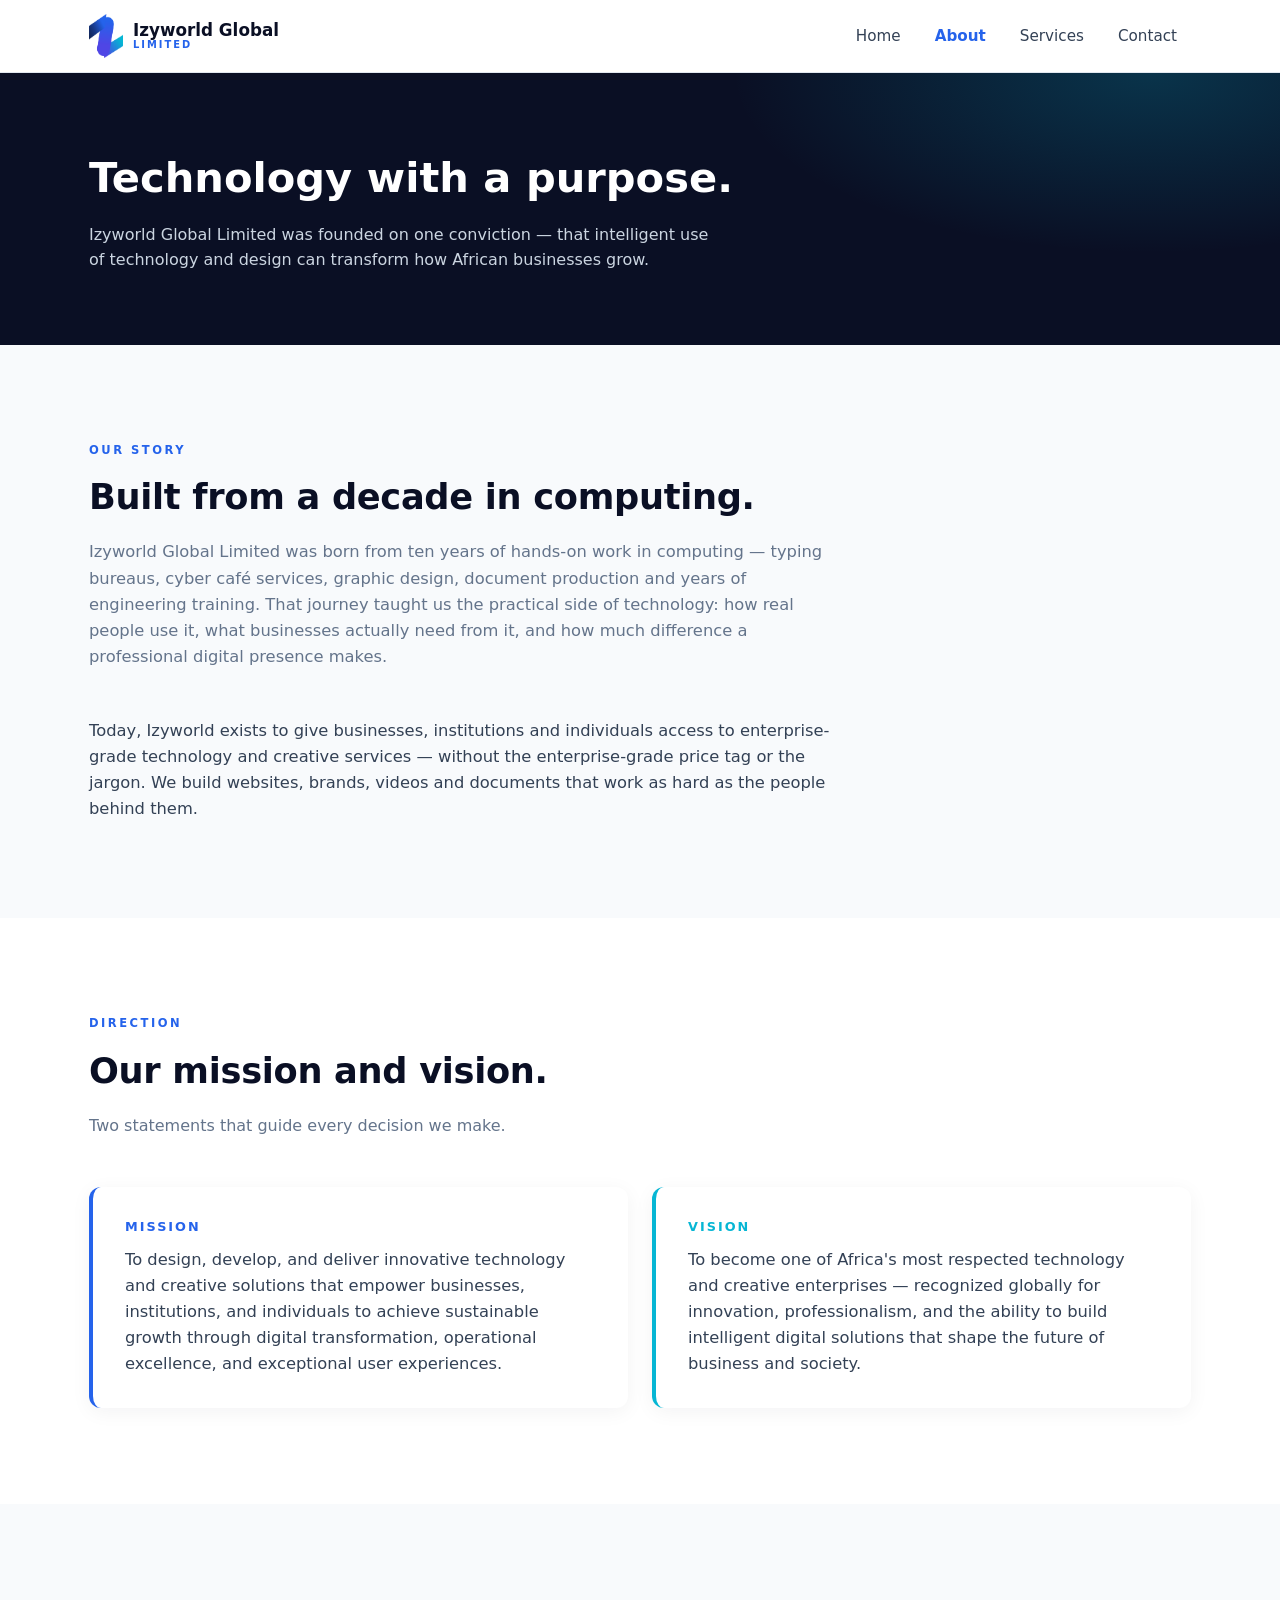
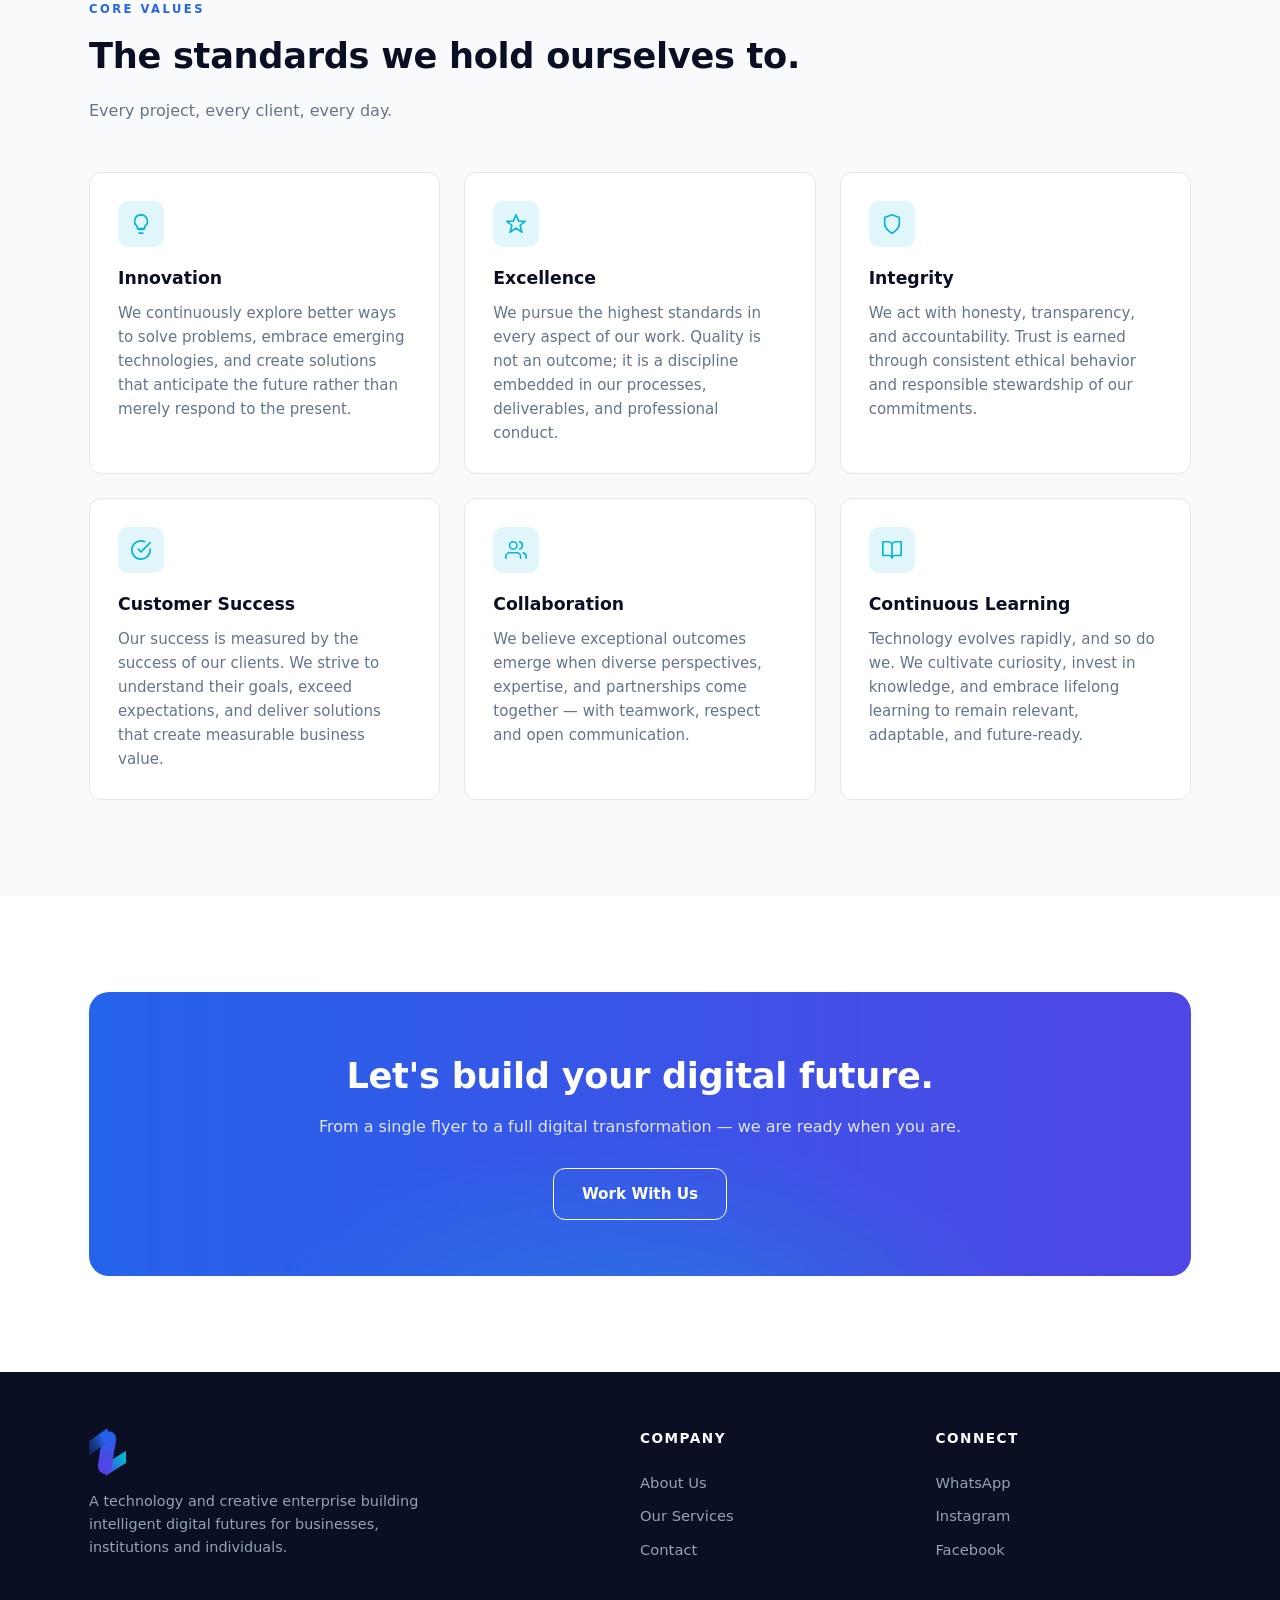
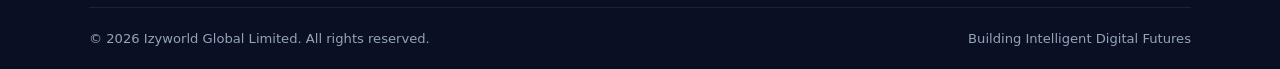
==== about.html @ 1196cd05 "Initial release: Izyworld Global Limited corporate website - 4 pages: home, about, services, contact" ====
<!DOCTYPE html>
<!-- ============================================================
     IZYWORLD GLOBAL LIMITED — ABOUT PAGE
     Sections:
       1. Page banner   — small dark heading strip
       2. Company story — who we are and where we are going
       3. Mission & Vision — the two blocks that drive the company
       4. Values        — our six core values (full statements)
       5. CTA           — invite the visitor to work with us
     ============================================================ -->
<html lang="en">
<head>
  <meta charset="UTF-8">
  <meta name="viewport" content="width=device-width, initial-scale=1.0">
  <title>About Us — Izyworld Global Limited</title>
  <meta name="description" content="The story, mission, vision and values of Izyworld Global Limited — a technology and creative enterprise.">
  <link rel="icon" type="image/png" href="assets/favicon-32.png">
  <link rel="stylesheet" href="css/variables.css">
  <link rel="stylesheet" href="css/main.css">
</head>
<body>

  <!-- header — note: "About" is now the active link -->
  <header class="site-header">
    <nav class="nav">
      <a href="index.html" class="brand">
        <img src="assets/izy-logo.png" alt="Izyworld Global Limited logo">
        <span class="brand-name">Izyworld Global<span>Limited</span></span>
      </a>
      <ul class="nav-menu">
        <li><a href="index.html">Home</a></li>
        <li><a href="about.html" class="active">About</a></li>
        <li><a href="services.html">Services</a></li>
        <li><a href="contact.html">Contact</a></li>
      </ul>
      <button class="nav-toggle" aria-label="Open menu">
        <svg class="icon-open" viewBox="0 0 24 24" fill="none" stroke-width="2" stroke-linecap="round"><path stroke="currentColor" d="M4 7h16M4 12h16M4 17h16"/></svg>
        <svg class="icon-close" style="display:none" viewBox="0 0 24 24" fill="none" stroke-width="2" stroke-linecap="round"><path stroke="currentColor" d="M6 6l12 12M18 6L6 18"/></svg>
      </button>
    </nav>
  </header>

  <!-- 1. PAGE BANNER -->
  <section class="page-banner">
    <div class="container">
      <h1>Technology with a purpose.</h1>
      <p>Izyworld Global Limited was founded on one conviction — that intelligent use of technology and design can transform how African businesses grow.</p>
    </div>
  </section>

  <!-- 2. COMPANY STORY -->
  <section class="section">
    <div class="container">
      <span class="section-eyebrow reveal">Our Story</span>
      <h2 class="reveal">Built from a decade in computing.</h2>
      <p class="section-lead reveal" style="font-size:1.02rem; max-width:760px;">
        Izyworld Global Limited was born from ten years of hands-on work in computing — typing
        bureaus, cyber café services, graphic design, document production and years of
        engineering training. That journey taught us the practical side of technology: how real
        people use it, what businesses actually need from it, and how much difference a
        professional digital presence makes.
      </p>
      <p class="reveal" style="font-size:1.02rem; max-width:760px;">
        Today, Izyworld exists to give businesses, institutions and individuals access to
        enterprise-grade technology and creative services — without the enterprise-grade price
        tag or the jargon. We build websites, brands, videos and documents that work as hard
        as the people behind them.
      </p>
    </div>
  </section>

  <!-- 3. MISSION & VISION -->
  <section class="section alt">
    <div class="container">
      <span class="section-eyebrow reveal">Direction</span>
      <h2 class="reveal">Our mission and vision.</h2>
      <p class="section-lead reveal">Two statements that guide every decision we make.</p>

      <div class="card-grid" style="grid-template-columns: repeat(auto-fit, minmax(340px, 1fr));">
        <div class="mv-block reveal">
          <h3>Mission</h3>
          <p>To design, develop, and deliver innovative technology and creative solutions that
          empower businesses, institutions, and individuals to achieve sustainable growth
          through digital transformation, operational excellence, and exceptional user experiences.</p>
        </div>
        <div class="mv-block reveal" style="border-left-color: var(--izy-accent);">
          <h3 style="color: var(--izy-accent);">Vision</h3>
          <p>To become one of Africa's most respected technology and creative enterprises —
          recognized globally for innovation, professionalism, and the ability to build
          intelligent digital solutions that shape the future of business and society.</p>
        </div>
      </div>
    </div>
  </section>

  <!-- 4. VALUES -->
  <section class="section">
    <div class="container">
      <span class="section-eyebrow reveal">Core Values</span>
      <h2 class="reveal">The standards we hold ourselves to.</h2>
      <p class="section-lead reveal">Every project, every client, every day.</p>

      <div class="card-grid">
        <div class="card value-card reveal">
          <div class="card-icon"><svg viewBox="0 0 24 24" fill="none" stroke="currentColor" stroke-width="1.8" stroke-linecap="round" stroke-linejoin="round"><path d="M9 18h6M10 22h4M12 2a7 7 0 0 0-4 12.7V17h8v-2.3A7 7 0 0 0 12 2z"/></svg></div>
          <h3>Innovation</h3>
          <p>We continuously explore better ways to solve problems, embrace emerging technologies, and create solutions that anticipate the future rather than merely respond to the present.</p>
        </div>
        <div class="card value-card reveal">
          <div class="card-icon"><svg viewBox="0 0 24 24" fill="none" stroke="currentColor" stroke-width="1.8" stroke-linecap="round" stroke-linejoin="round"><path d="M12 2l3 7h7l-5.5 4.5L18.5 21 12 16.5 5.5 21l2-7.5L2 9h7z"/></svg></div>
          <h3>Excellence</h3>
          <p>We pursue the highest standards in every aspect of our work. Quality is not an outcome; it is a discipline embedded in our processes, deliverables, and professional conduct.</p>
        </div>
        <div class="card value-card reveal">
          <div class="card-icon"><svg viewBox="0 0 24 24" fill="none" stroke="currentColor" stroke-width="1.8" stroke-linecap="round" stroke-linejoin="round"><path d="M12 22s8-4 8-10V5l-8-3-8 3v7c0 6 8 10 8 10z"/></svg></div>
          <h3>Integrity</h3>
          <p>We act with honesty, transparency, and accountability. Trust is earned through consistent ethical behavior and responsible stewardship of our commitments.</p>
        </div>
        <div class="card value-card reveal">
          <div class="card-icon"><svg viewBox="0 0 24 24" fill="none" stroke="currentColor" stroke-width="1.8" stroke-linecap="round" stroke-linejoin="round"><path d="M22 11.08V12a10 10 0 1 1-5.9-9.1"/><path d="M22 4L12 14.01l-3-3"/></svg></div>
          <h3>Customer Success</h3>
          <p>Our success is measured by the success of our clients. We strive to understand their goals, exceed expectations, and deliver solutions that create measurable business value.</p>
        </div>
        <div class="card value-card reveal">
          <div class="card-icon"><svg viewBox="0 0 24 24" fill="none" stroke="currentColor" stroke-width="1.8" stroke-linecap="round" stroke-linejoin="round"><path d="M17 21v-2a4 4 0 0 0-4-4H5a4 4 0 0 0-4 4v2"/><circle cx="9" cy="7" r="4"/><path d="M23 21v-2a4 4 0 0 0-3-3.87M16 3.13a4 4 0 0 1 0 7.75"/></svg></div>
          <h3>Collaboration</h3>
          <p>We believe exceptional outcomes emerge when diverse perspectives, expertise, and partnerships come together — with teamwork, respect and open communication.</p>
        </div>
        <div class="card value-card reveal">
          <div class="card-icon"><svg viewBox="0 0 24 24" fill="none" stroke="currentColor" stroke-width="1.8" stroke-linecap="round" stroke-linejoin="round"><path d="M2 3h6a4 4 0 0 1 4 4v14a3 3 0 0 0-3-3H2zM22 3h-6a4 4 0 0 0-4 4v14a3 3 0 0 1 3-3h7z"/></svg></div>
          <h3>Continuous Learning</h3>
          <p>Technology evolves rapidly, and so do we. We cultivate curiosity, invest in knowledge, and embrace lifelong learning to remain relevant, adaptable, and future-ready.</p>
        </div>
      </div>
    </div>
  </section>

  <!-- 5. CTA -->
  <section class="section alt">
    <div class="container">
      <div class="cta-band reveal">
        <h2>Let's build your digital future.</h2>
        <p>From a single flyer to a full digital transformation — we are ready when you are.</p>
        <a href="contact.html" class="btn btn-outline" style="border-color:#fff">Work With Us</a>
      </div>
    </div>
  </section>

  <footer class="site-footer footer">
    <div class="container">
      <div class="footer-grid">
        <div class="footer-brand">
          <img src="assets/izy-logo.png" alt="Izyworld Global Limited logo">
          <p>A technology and creative enterprise building intelligent digital futures for businesses, institutions and individuals.</p>
        </div>
        <div>
          <h4>Company</h4>
          <ul class="footer-links">
            <li><a href="about.html">About Us</a></li>
            <li><a href="services.html">Our Services</a></li>
            <li><a href="contact.html">Contact</a></li>
          </ul>
        </div>
        <div>
          <h4>Connect</h4>
          <ul class="footer-links">
            <li><a href="#">WhatsApp</a></li>
            <li><a href="#">Instagram</a></li>
            <li><a href="#">Facebook</a></li>
          </ul>
        </div>
      </div>
      <div class="footer-bottom">
        <span>© <span id="year">2026</span> Izyworld Global Limited. All rights reserved.</span>
        <span>Building Intelligent Digital Futures</span>
      </div>
    </div>
  </footer>

  <button id="backToTop" aria-label="Back to top">↑</button>
  <script src="js/main.js"></script>
</body>
</html>
---- css/variables.css ----
/* ============================================================
   IZYWORLD GLOBAL LIMITED — BRAND DESIGN TOKENS
   ------------------------------------------------------------
   This file holds ALL the brand colors of Izyworld in ONE place.
   When you want to change a color, change it HERE only —
   every other CSS file uses these variables, so the whole
   website updates automatically.

   Source of truth: IZYWORLD-CORPORATE-ASSETS/01_BRAND-IDENTITY/
                    Color Palette/izyrootcolor.css (Google Drive)
   ============================================================ */

:root {
  /* ---- CORE BRAND COLORS ---- */
  --izy-primary: #2563EB;    /* Izyworld Blue  — main buttons, links  */
  --izy-secondary: #4F46E5;  /* Izyworld Indigo — gradients, accents   */
  --izy-accent: #06B6D4;     /* Izyworld Cyan   — small highlights    */
  --izy-navy: #0A0F24;       /* Izyworld Navy   — dark sections       */
  --izy-slate: #334155;      /* Izyworld Slate  — body text on light  */
  --izy-surface: #F8FAFC;    /* Izyworld Surface — page background   */

  /* ---- DERIVED SHADES (light/dark versions of the core colors) ---- */
  --izy-primary-dark: #1D4ED8;   /* darker blue for button hover states */
  --izy-primary-soft: #DBEAFE;   /* very light blue for soft backgrounds */
  --izy-white: #FFFFFF;
  --izy-text-muted: #64748B;     /* light gray for secondary text */

  /* ---- LAYOUT MEASUREMENTS ---- */
  --radius: 12px;          /* how rounded the corners of cards are */
  --section-gap: 96px;     /* vertical space between page sections */
  --container: 1150px;     /* maximum width of the page content */
}
---- css/main.css ----
/* ============================================================
   IZYWORLD GLOBAL LIMITED — MAIN STYLESHEET
   ------------------------------------------------------------
   HOW THIS FILE IS ORGANIZED
   Read top to bottom — it follows the page from top (header)
   to bottom (footer):
     1. RESET        – removes default browser spacing
     2. BASE         – global text, colors, containers
     3. HEADER       – the top bar + navigation menu
     4. HERO         – the big first section on the home page
     5. BUTTONS      – reusable button styles
     6. SECTIONS     – headings + section spacing
     7. CARDS        – grids of cards (services, values)
     8. ABOUT PAGE   – mission/vision blocks, stats
     9. CONTACT PAGE – form + contact info
    10. FOOTER       – the bottom of every page
    11. UTILITIES   – small reusable helpers
    12. ANIMATIONS  – the "reveal on scroll" effect
    13. RESPONSIVE  – adjustments for phones and tablets

   Every color comes from variables.css — never type a raw
   color code here. That keeps the brand consistent.
   ============================================================ */

/* ---------- 1. RESET ---------- */
* {
  margin: 0;
  padding: 0;
  box-sizing: border-box; /* padding no longer widens boxes */
}

/* ---------- 2. BASE ---------- */
html {
  scroll-behavior: smooth; /* clicking links glides instead of jumping */
}

body {
  font-family: system-ui, -apple-system, "Segoe UI", Roboto, Arial, sans-serif;
  background: var(--izy-surface);
  color: var(--izy-slate);
  line-height: 1.6;
}

img {
  max-width: 100%; /* images never break out of their container */
  display: block;
}

/* .container centers all page content and caps its width */
.container {
  max-width: var(--container);
  margin: 0 auto;
  padding: 0 24px;
}

/* ---------- 3. HEADER ---------- */
.site-header {
  position: sticky;  /* the header stays visible when you scroll */
  top: 0;
  z-index: 100;
  background: var(--izy-white);
  border-bottom: 1px solid #E2E8F0;
  transition: box-shadow 0.3s ease;
}

/* this class is added by js/main.js when the page is scrolled */
.site-header.scrolled {
  box-shadow: 0 4px 20px rgba(10, 15, 36, 0.08);
}

.nav {
  display: flex;
  align-items: center;
  justify-content: space-between;
  gap: 24px;
  padding: 14px 24px;
  max-width: var(--container);
  margin: 0 auto;
}

.brand {
  display: flex;
  align-items: center;
  gap: 10px;
  text-decoration: none;
}

.brand img {
  height: 44px;
  width: auto;
}

.brand-name {
  font-weight: 700;
  font-size: 1.05rem;
  color: var(--izy-navy);
  line-height: 1.1;
}

.brand-name span {
  display: block;
  font-size: 0.62rem;
  font-weight: 600;
  letter-spacing: 2px;
  color: var(--izy-primary);
  text-transform: uppercase;
}

/* the desktop menu */
.nav-menu {
  display: flex;
  align-items: center;
  gap: 6px;
  list-style: none;
}

.nav-menu a {
  display: block;
  padding: 8px 14px;
  border-radius: 8px;
  text-decoration: none;
  color: var(--izy-slate);
  font-weight: 500;
  font-size: 0.95rem;
  transition: color 0.2s, background 0.2s;
}

.nav-menu a:hover {
  color: var(--izy-primary);
  background: var(--izy-primary-soft);
}

/* the menu link of the page you are currently on */
.nav-menu a.active {
  color: var(--izy-primary);
  font-weight: 600;
}

/* hamburger button — hidden on desktop, shown on phones (see part 13) */
.nav-toggle {
  display: none;
  background: none;
  border: none;
  cursor: pointer;
  padding: 8px;
}

.nav-toggle svg {
  width: 26px;
  height: 26px;
  stroke: var(--izy-navy);
}

/* ---------- 4. HERO ---------- */
.hero {
  background:
    radial-gradient(900px 400px at 85% -10%, rgba(6, 182, 212, 0.25), transparent 60%),
    radial-gradient(700px 500px at 10% 110%, rgba(79, 70, 229, 0.35), transparent 60%),
    var(--izy-navy);
  color: var(--izy-white);
  padding: 110px 0;
  overflow: hidden;
}

.hero-inner {
  max-width: 800px;
}

.hero-badge {
  display: inline-block;
  font-size: 0.75rem;
  font-weight: 600;
  letter-spacing: 2.5px;
  text-transform: uppercase;
  color: var(--izy-accent);
  border: 1px solid rgba(6, 182, 212, 0.4);
  border-radius: 999px;
  padding: 6px 16px;
  margin-bottom: 24px;
  background: rgba(6, 182, 212, 0.08);
}

.hero h1 {
  font-size: clamp(2.1rem, 5vw, 3.4rem); /* grows on bigger screens */
  line-height: 1.15;
  font-weight: 800;
  letter-spacing: -0.5px;
  margin-bottom: 20px;
}

.hero h1 em {
  font-style: normal;
  background: linear-gradient(90deg, var(--izy-primary), var(--izy-accent));
  -webkit-background-clip: text;
  background-clip: text;
  color: transparent;
}

.hero p {
  font-size: 1.12rem;
  color: #CBD5E1;
  max-width: 560px;
  margin-bottom: 36px;
}

.hero-actions {
  display: flex;
  flex-wrap: wrap;
  gap: 14px;
  align-items: center;
}

/* ---------- 5. BUTTONS ---------- */
.btn {
  display: inline-block;
  padding: 13px 28px;
  border-radius: var(--radius);
  font-weight: 600;
  font-size: 0.95rem;
  text-decoration: none;
  border: none;
  cursor: pointer;
  transition: transform 0.15s, background 0.2s, box-shadow 0.2s;
}

.btn-primary {
  background: linear-gradient(90deg, var(--izy-primary), var(--izy-secondary));
  color: var(--izy-white);
  box-shadow: 0 8px 24px rgba(37, 99, 235, 0.35);
}

.btn-primary:hover {
  transform: translateY(-2px);
  box-shadow: 0 12px 28px rgba(37, 99, 235, 0.45);
}

/* outline version — used inside dark sections */
.btn-outline {
  background: transparent;
  color: var(--izy-white);
  border: 1.5px solid rgba(255, 255, 255, 0.4);
}

.btn-outline:hover {
  border-color: var(--izy-accent);
  color: var(--izy-accent);
}

/* light outline version — used on light backgrounds */
.btn-light-outline {
  background: transparent;
  color: var(--izy-primary);
  border: 1.5px solid var(--izy-primary);
}

.btn-light-outline:hover {
  background: var(--izy-primary-soft);
}

/* ---------- 6. SECTIONS ---------- */
.section {
  padding: var(--section-gap) 0;
}

.section.alt {
  background: var(--izy-white); /* alternating strip for rhythm */
}

.section-eyebrow {
  display: block;
  font-size: 0.72rem;
  font-weight: 700;
  letter-spacing: 2.5px;
  text-transform: uppercase;
  color: var(--izy-primary);
  margin-bottom: 10px;
}

.section h2 {
  font-size: clamp(1.6rem, 3vw, 2.2rem);
  color: var(--izy-navy);
  letter-spacing: -0.3px;
  margin-bottom: 14px;
}

.section-lead {
  max-width: 640px;
  color: var(--izy-text-muted);
  margin-bottom: 48px;
}

/* ---------- 7. CARDS (services, values) ---------- */
.card-grid {
  display: grid;
  /* auto-fit = as many columns as fit; each card is at least 300px wide */
  grid-template-columns: repeat(auto-fit, minmax(300px, 1fr));
  gap: 24px;
}

.card {
  background: var(--izy-white);
  border: 1px solid #E2E8F0;
  border-radius: var(--radius);
  padding: 28px;
  transition: transform 0.2s, box-shadow 0.2s;
}

.section.alt .card {
  background: var(--izy-surface);
}

.card:hover {
  transform: translateY(-4px);
  box-shadow: 0 16px 40px rgba(10, 15, 36, 0.10);
}

.card-icon {
  width: 46px;
  height: 46px;
  border-radius: 10px;
  display: grid;
  place-items: center;
  background: var(--izy-primary-soft);
  color: var(--izy-primary);
  margin-bottom: 18px;
}

.card-icon svg {
  width: 22px;
  height: 22px;
}

.card h3 {
  color: var(--izy-navy);
  font-size: 1.08rem;
  margin-bottom: 8px;
}

.card p {
  font-size: 0.94rem;
  color: var(--izy-text-muted);
}

/* ---------- 8. ABOUT PAGE ---------- */
.mv-block {
  background: var(--izy-white);
  border-left: 4px solid var(--izy-primary);
  border-radius: var(--radius);
  padding: 30px 32px;
  box-shadow: 0 4px 20px rgba(10, 15, 36, 0.05);
}

.mv-block h3 {
  color: var(--izy-primary);
  font-size: 0.8rem;
  letter-spacing: 2px;
  text-transform: uppercase;
  margin-bottom: 10px;
}

.mv-block p {
  color: var(--izy-slate);
  font-size: 1.02rem;
}

.stats-strip {
  display: grid;
  grid-template-columns: repeat(auto-fit, minmax(180px, 1fr));
  gap: 20px;
}

.stat {
  text-align: center;
  padding: 28px 16px;
  border-radius: var(--radius);
  background: var(--izy-navy);
  color: var(--izy-white);
}

.stat-number {
  font-size: 2.2rem;
  font-weight: 800;
  color: var(--izy-accent);
  line-height: 1.2;
}

.stat-label {
  font-size: 0.85rem;
  color: #94A3B8;
}

/* page banner used on inner pages (smaller than the home hero) */
.page-banner {
  background:
    radial-gradient(700px 300px at 90% 0%, rgba(6, 182, 212, 0.22), transparent 60%),
    var(--izy-navy);
  color: var(--izy-white);
  padding: 72px 0;
}

.page-banner h1 {
  font-size: clamp(1.8rem, 4vw, 2.6rem);
  font-weight: 800;
  margin-bottom: 10px;
}

.page-banner p {
  color: #CBD5E1;
  max-width: 620px;
}

/* the "what we believe" value cards reuse .card — this adds the icon tint */
.value-card .card-icon {
  background: rgba(6, 182, 212, 0.12);
  color: var(--izy-accent);
}

/* ---------- 9. CONTACT PAGE ---------- */
.contact-layout {
  display: grid;
  grid-template-columns: 1.2fr 1fr;
  gap: 40px;
  align-items: start;
}

.contact-form {
  background: var(--izy-white);
  border: 1px solid #E2E8F0;
  border-radius: var(--radius);
  padding: 32px;
}

.form-group {
  margin-bottom: 20px;
}

.form-group label {
  display: block;
  font-weight: 600;
  font-size: 0.88rem;
  color: var(--izy-navy);
  margin-bottom: 6px;
}

.form-group input,
.form-group textarea,
.form-group select {
  width: 100%;
  padding: 12px 14px;
  border: 1.5px solid #CBD5E1;
  border-radius: 10px;
  font-size: 0.95rem;
  font-family: inherit;
  background: var(--izy-surface);
  transition: border-color 0.2s, box-shadow 0.2s;
}

.form-group input:focus,
.form-group textarea:focus,
.form-group select:focus {
  outline: none;
  border-color: var(--izy-primary);
  box-shadow: 0 0 0 3px rgba(37, 99, 235, 0.15);
}

/* red border shown when js/main.js finds invalid input */
.form-group input.invalid,
.form-group textarea.invalid {
  border-color: #EF4444;
}

.error-msg {
  display: none; /* hidden until JavaScript shows it */
  color: #DC2626;
  font-size: 0.8rem;
  margin-top: 5px;
}

.error-msg.show {
  display: block;
}

.contact-info-card {
  background: var(--izy-navy);
  color: var(--izy-white);
  border-radius: var(--radius);
  padding: 32px;
}

.contact-info-card h3 {
  margin-bottom: 20px;
  font-size: 1.1rem;
}

.contact-line {
  display: flex;
  gap: 12px;
  align-items: flex-start;
  padding: 14px 0;
  border-bottom: 1px solid rgba(255, 255, 255, 0.08);
  font-size: 0.95rem;
  color: #CBD5E1;
}

.contact-line svg {
  width: 18px;
  height: 18px;
  flex-shrink: 0;
  margin-top: 3px;
  color: var(--izy-accent);
}

/* ---------- 10. FOOTER ---------- */
.site-footer {
  background: var(--izy-navy);
  color: #94A3B8;
  padding: 56px 0 0;
}

.footer-grid {
  display: grid;
  grid-template-columns: 2fr 1fr 1fr;
  gap: 40px;
  padding-bottom: 40px;
}

.footer-brand img {
  height: 48px;
  margin-bottom: 14px;
}

.footer-brand p {
  font-size: 0.9rem;
  max-width: 340px;
}

.footer h4 {
  color: var(--izy-white);
  font-size: 0.85rem;
  letter-spacing: 1.5px;
  text-transform: uppercase;
  margin-bottom: 16px;
}

.footer-links {
  list-style: none;
}

.footer-links a {
  display: block;
  color: #94A3B8;
  text-decoration: none;
  font-size: 0.92rem;
  padding: 5px 0;
  transition: color 0.2s;
}

.footer-links a:hover {
  color: var(--izy-accent);
}

.footer-bottom {
  border-top: 1px solid rgba(255, 255, 255, 0.08);
  padding: 20px 0;
  font-size: 0.82rem;
  display: flex;
  flex-wrap: wrap;
  gap: 8px;
  justify-content: space-between;
}

/* ---------- 11. UTILITIES ---------- */
.text-center {
  text-align: center;
}

.cta-band {
  background:
    radial-gradient(600px 300px at 50% 120%, rgba(6, 182, 212, 0.3), transparent 65%),
    linear-gradient(90deg, var(--izy-primary), var(--izy-secondary));
  color: var(--izy-white);
  border-radius: 20px;
  padding: 56px 48px;
  text-align: center;
}

.cta-band h2 {
  color: var(--izy-white);
  margin-bottom: 10px;
}

.cta-band p {
  color: rgba(255, 255, 255, 0.85);
  margin-bottom: 28px;
}

#backToTop {
  position: fixed;
  bottom: 24px;
  right: 24px;
  width: 46px;
  height: 46px;
  border-radius: 50%;
  border: none;
  background: var(--izy-primary);
  color: var(--izy-white);
  font-size: 1.2rem;
  cursor: pointer;
  box-shadow: 0 8px 24px rgba(37, 99, 235, 0.4);
  opacity: 0;               /* hidden by default */
  pointer-events: none;
  transition: opacity 0.3s, transform 0.2s;
}

#backToTop.visible {
  opacity: 1;
  pointer-events: auto;
}

/* ---------- 12. ANIMATIONS ---------- */
/* Elements with .reveal start invisible and slide up
   when they enter the screen (js/main.js handles when). */
.reveal {
  opacity: 0;
  transform: translateY(28px);
  transition: opacity 0.7s ease, transform 0.7s ease;
}

.reveal.visible {
  opacity: 1;
  transform: none;
}

/* ---------- 13. RESPONSIVE (phones & tablets) ---------- */
@media (max-width: 860px) {
  .nav-toggle {
    display: block; /* show the hamburger */
  }

  /* the menu becomes a dropdown panel under the header */
  .nav-menu {
    display: none;
    position: absolute;
    top: 100%;
    left: 0;
    right: 0;
    flex-direction: column;
    align-items: stretch;
    background: var(--izy-white);
    border-bottom: 1px solid #E2E8F0;
    box-shadow: 0 16px 30px rgba(10, 15, 36, 0.12);
    padding: 10px 16px 18px;
  }

  .nav-menu.open {
    display: flex; /* toggled by js/main.js */
  }

  .nav-menu a {
    padding: 13px 14px;
    border-radius: 8px;
  }

  .hero {
    padding: 72px 0;
  }

  .contact-layout {
    grid-template-columns: 1fr; /* stack the form above the info */
  }

  .footer-grid {
    grid-template-columns: 1fr;
    gap: 28px;
  }

  .section {
    padding: 64px 0;
  }

  .cta-band {
    padding: 40px 24px;
  }
}
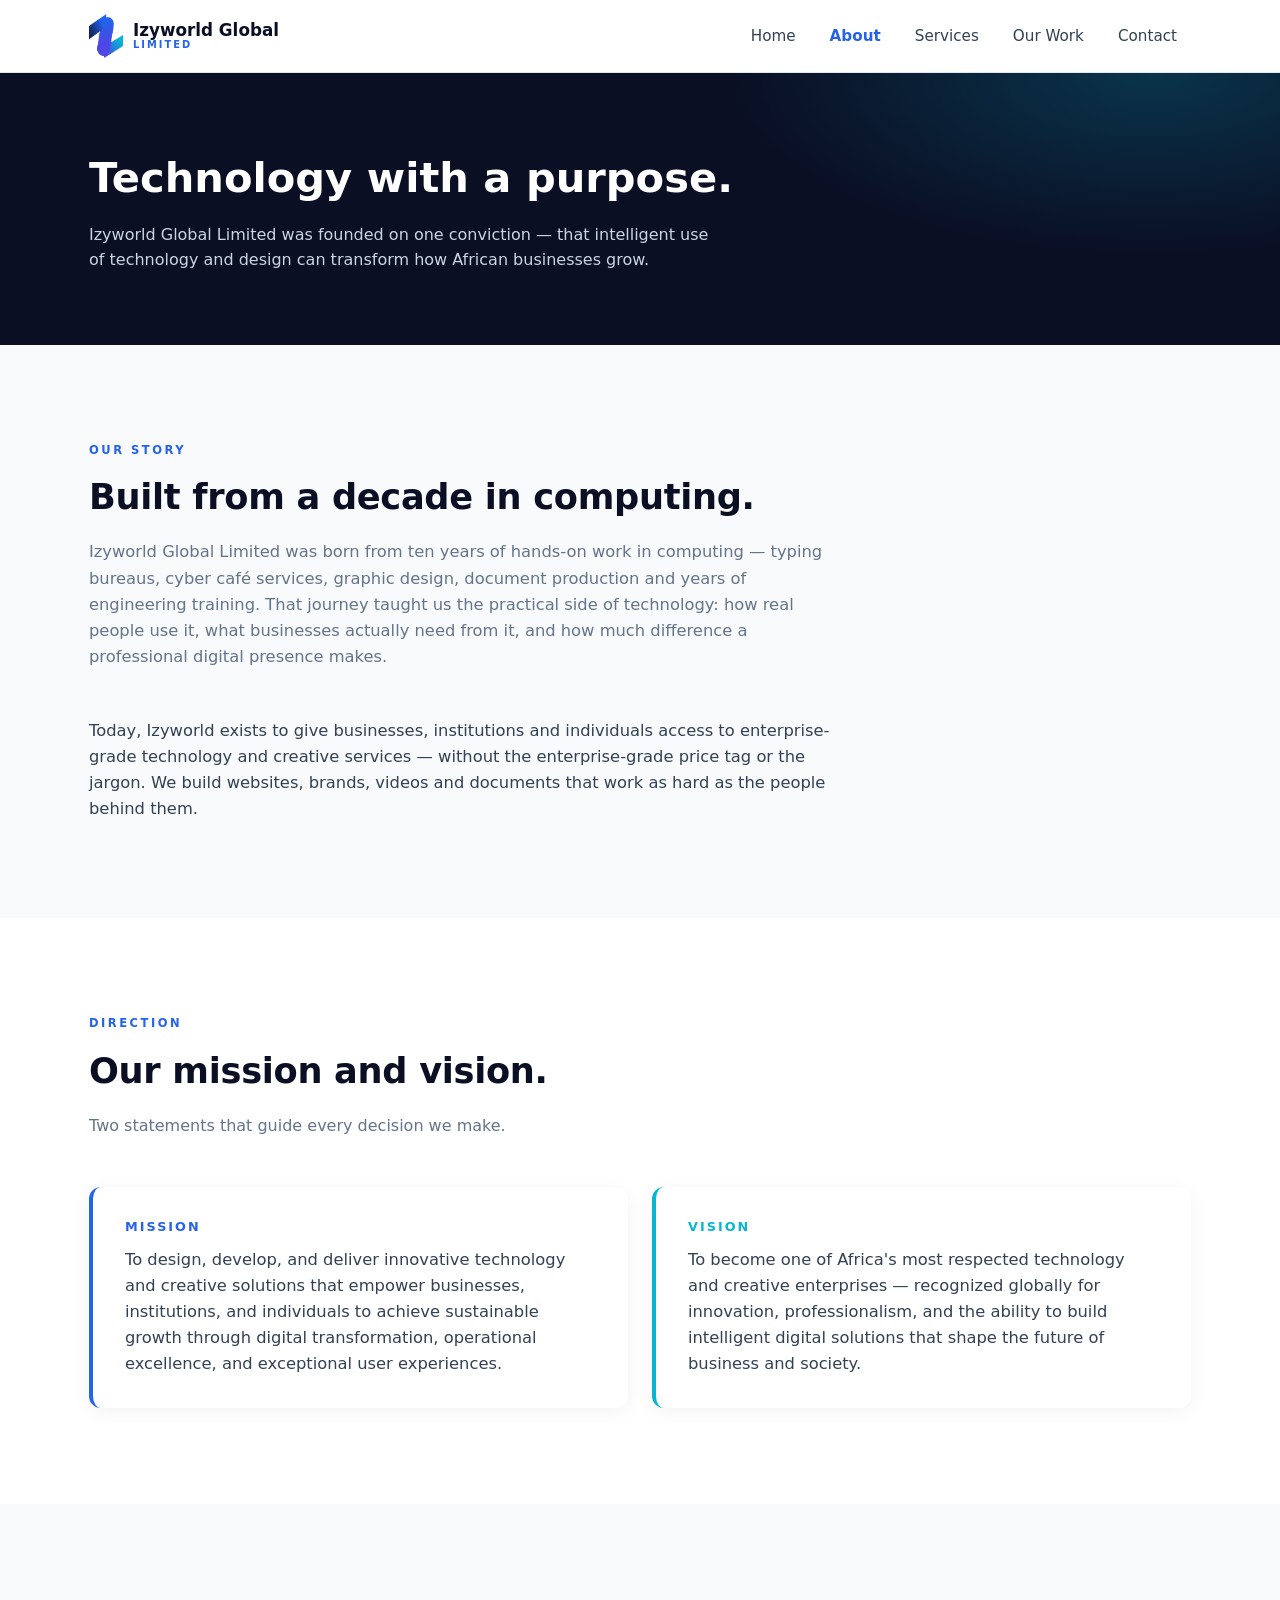
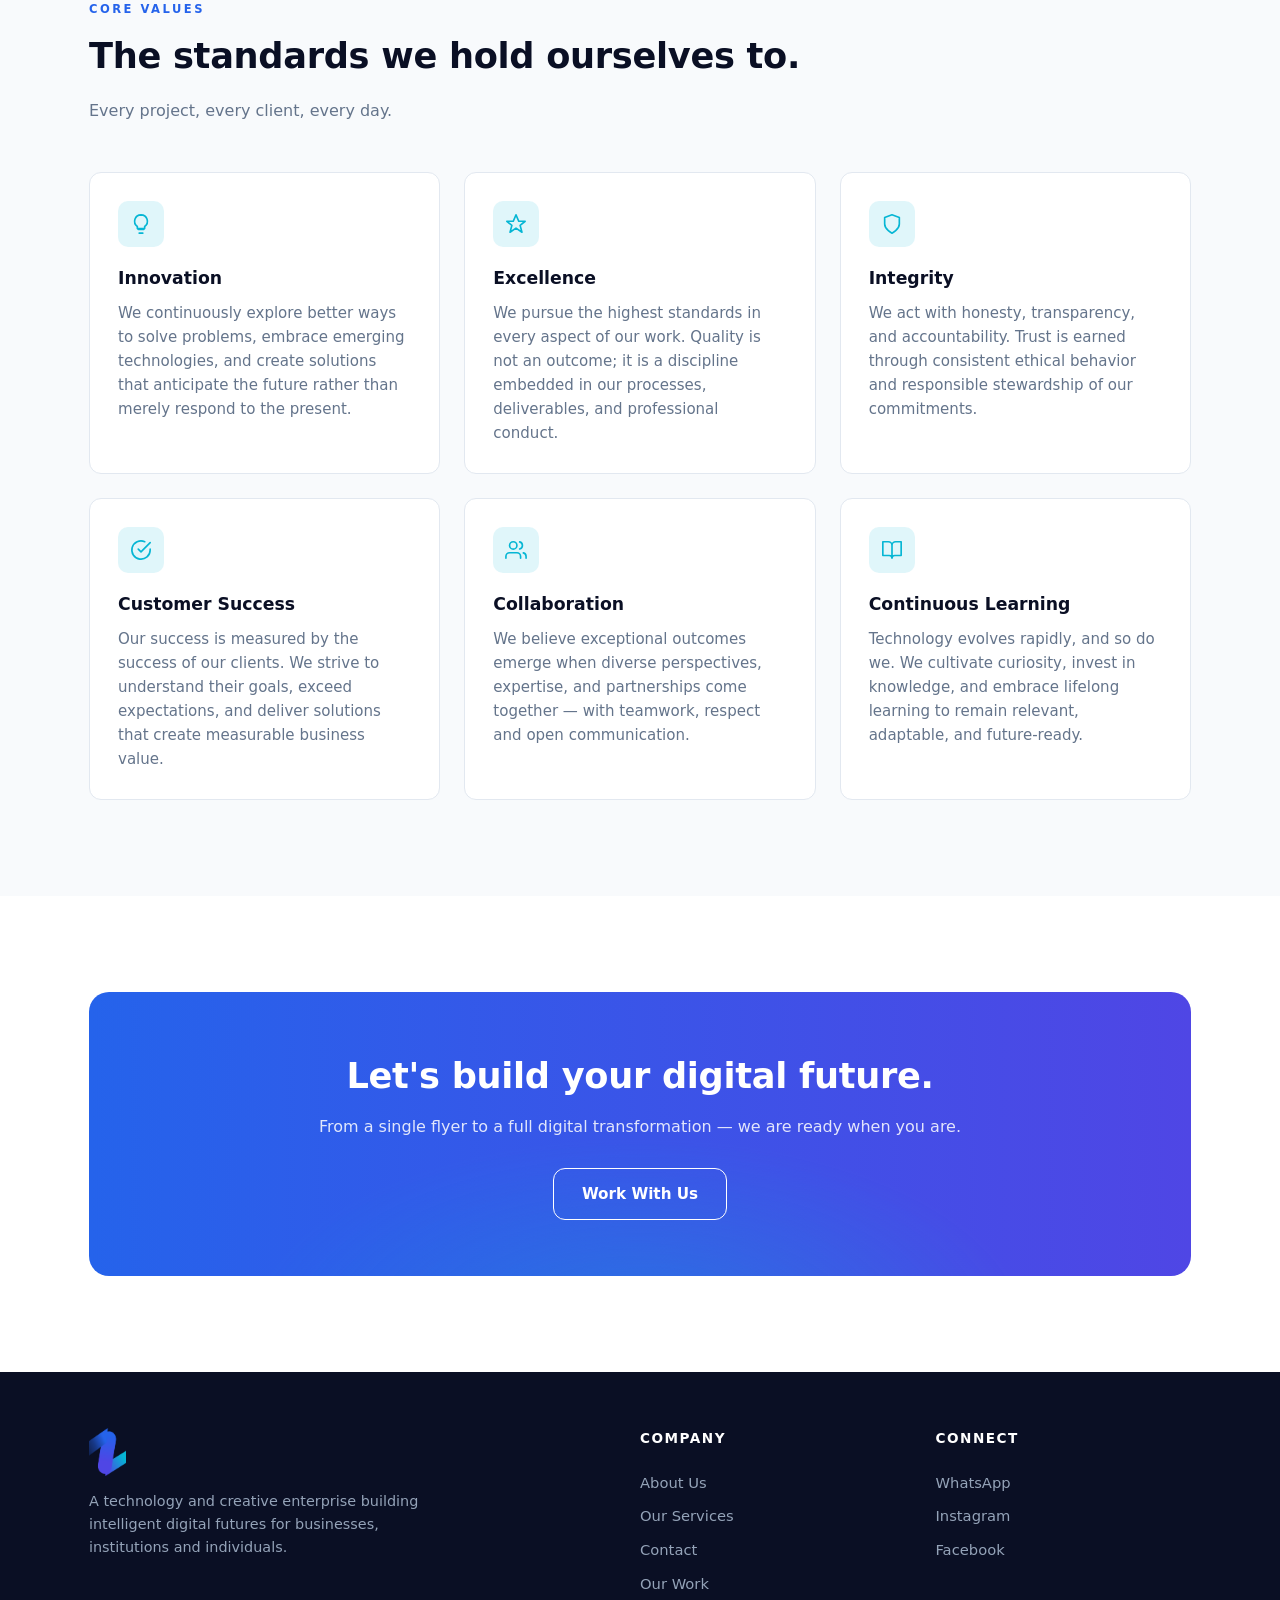
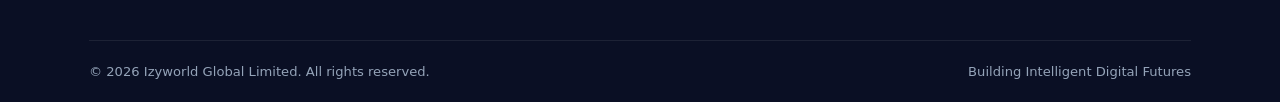
==== commit 47377cae: "Add Our Work portfolio page + MIT license - portfolio.html: 6 real project cards (TEC platform, Izyw" ====
--- a/about.html
+++ b/about.html
@@ -31,6 +31,7 @@
         <li><a href="index.html">Home</a></li>
         <li><a href="about.html" class="active">About</a></li>
         <li><a href="services.html">Services</a></li>
+        <li><a href="portfolio.html">Our Work</a></li>
         <li><a href="contact.html">Contact</a></li>
       </ul>
       <button class="nav-toggle" aria-label="Open menu">
@@ -159,6 +160,7 @@
             <li><a href="about.html">About Us</a></li>
             <li><a href="services.html">Our Services</a></li>
             <li><a href="contact.html">Contact</a></li>
+            <li><a href="portfolio.html">Our Work</a></li>
           </ul>
         </div>
         <div>
--- a/css/main.css
+++ b/css/main.css
@@ -682,3 +682,103 @@
     padding: 40px 24px;
   }
 }
+
+/* ---------- 14. PORTFOLIO / "OUR WORK" PAGE ---------- */
+/* Project cards: like .card, but with an optional image on top,
+   a badge, tag pills and links. Text-only cards simply skip
+   the .project-media image — the layout adapts. */
+
+.project-grid {
+  display: grid;
+  grid-template-columns: repeat(auto-fit, minmax(320px, 1fr));
+  gap: 24px;
+}
+
+.project-card {
+  background: var(--izy-white);
+  border: 1px solid #E2E8F0;
+  border-radius: var(--radius);
+  overflow: hidden;             /* makes the image respect the card's rounded corners */
+  display: flex;
+  flex-direction: column;
+  transition: transform 0.2s, box-shadow 0.2s;
+}
+
+.project-card:hover {
+  transform: translateY(-4px);
+  box-shadow: 0 16px 40px rgba(10, 15, 36, 0.10);
+}
+
+.project-media {
+  aspect-ratio: 16 / 10;       /* every image gets the same height */
+  object-fit: cover;           /* image fills the box without stretching */
+  width: 100%;
+  border-bottom: 1px solid #E2E8F0;
+}
+
+.project-body {
+  padding: 26px;
+  display: flex;
+  flex-direction: column;
+  gap: 14px;
+  flex: 1;                     /* body stretches so all cards end evenly */
+}
+
+.project-badge {
+  align-self: flex-start;
+  font-size: 0.72rem;
+  font-weight: 700;
+  letter-spacing: 1.2px;
+  text-transform: uppercase;
+  color: var(--izy-primary);
+  background: var(--izy-primary-soft);
+  border-radius: 999px;
+  padding: 5px 12px;
+}
+
+.project-card h3 {
+  color: var(--izy-navy);
+  font-size: 1.12rem;
+  line-height: 1.35;
+}
+
+.project-card p {
+  font-size: 0.94rem;
+  color: var(--izy-text-muted);
+}
+
+.project-tags {
+  display: flex;
+  flex-wrap: wrap;
+  gap: 6px;
+}
+
+.tag {
+  font-size: 0.72rem;
+  font-weight: 600;
+  color: var(--izy-slate);
+  background: var(--izy-surface);
+  border: 1px solid #E2E8F0;
+  border-radius: 999px;
+  padding: 4px 10px;
+}
+
+.project-links {
+  margin-top: auto;            /* links always sit at the bottom of the card */
+  display: flex;
+  flex-wrap: wrap;
+  gap: 16px;
+}
+
+.project-links a {
+  font-size: 0.85rem;
+  font-weight: 700;
+  color: var(--izy-primary);
+  text-decoration: none;
+  border-bottom: 2px solid var(--izy-primary-soft);
+  transition: border-color 0.2s;
+}
+
+.project-links a:hover {
+  border-color: var(--izy-primary);
+}
